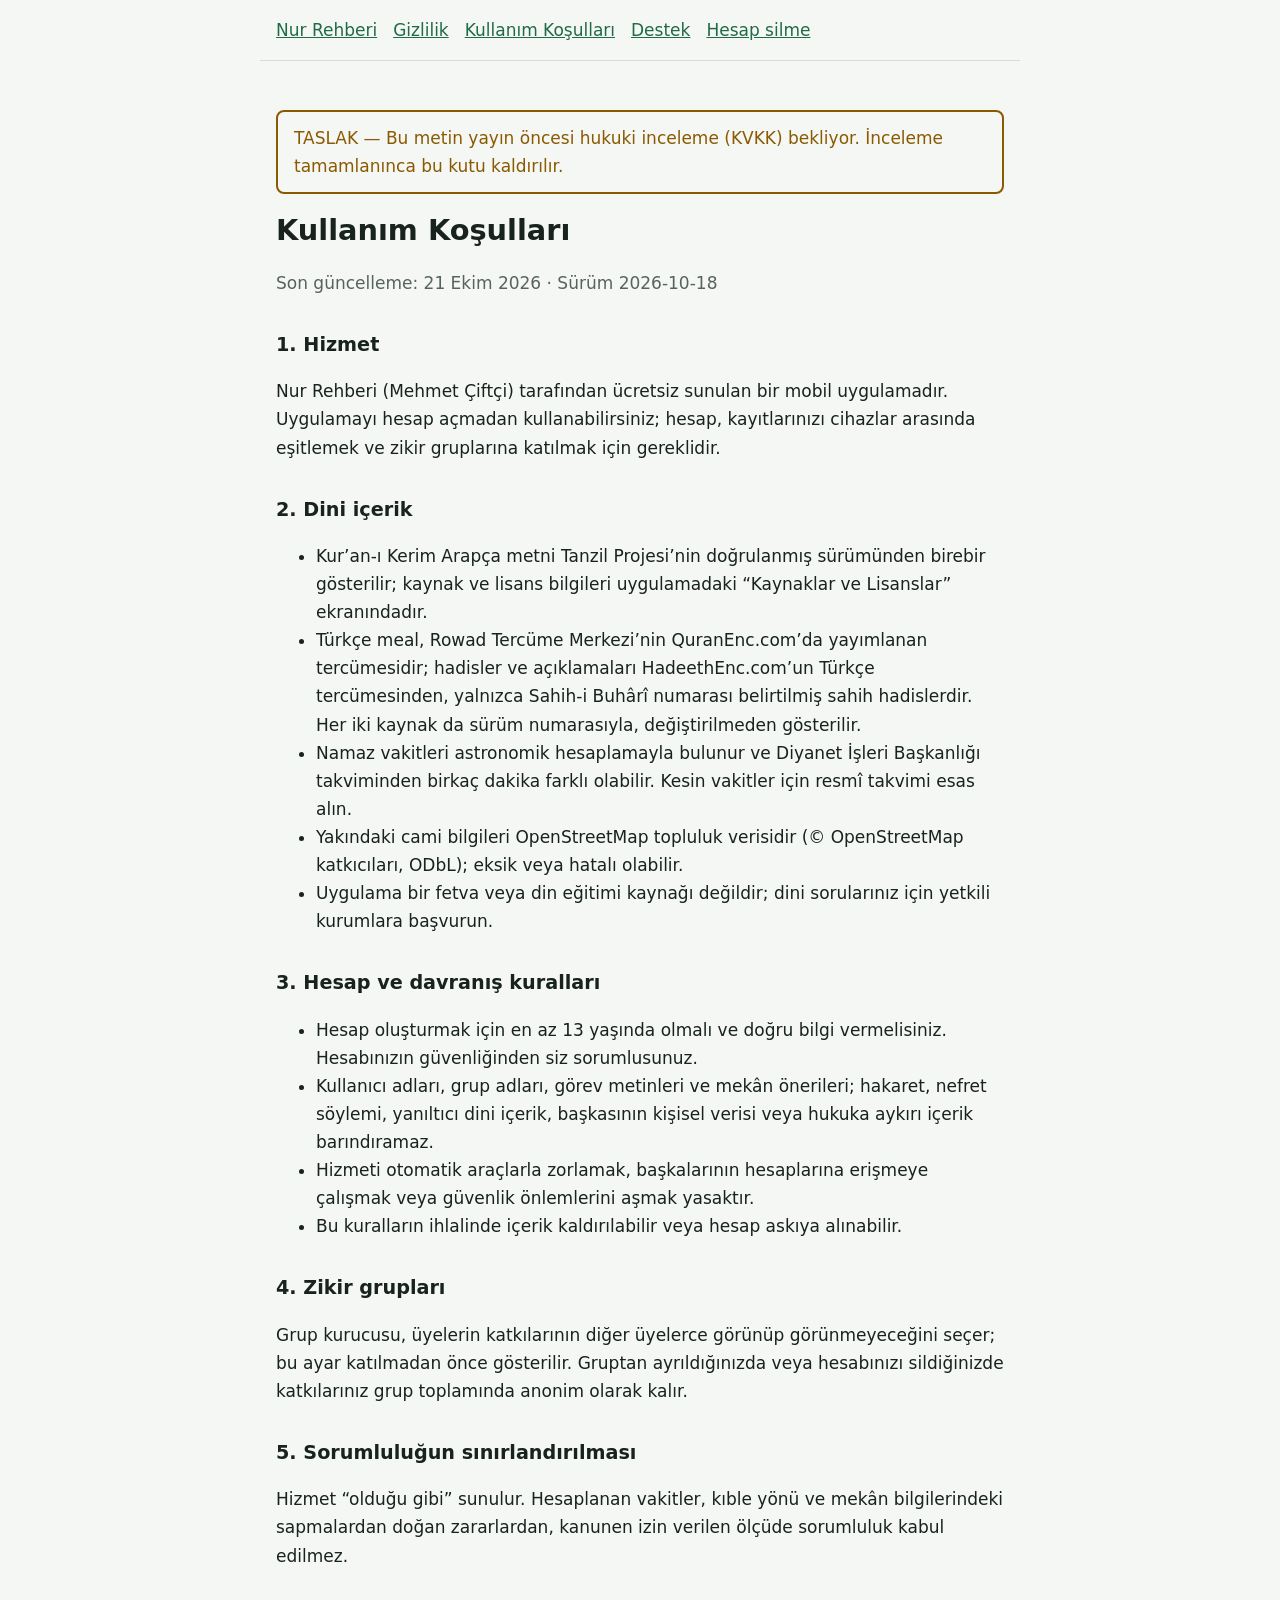
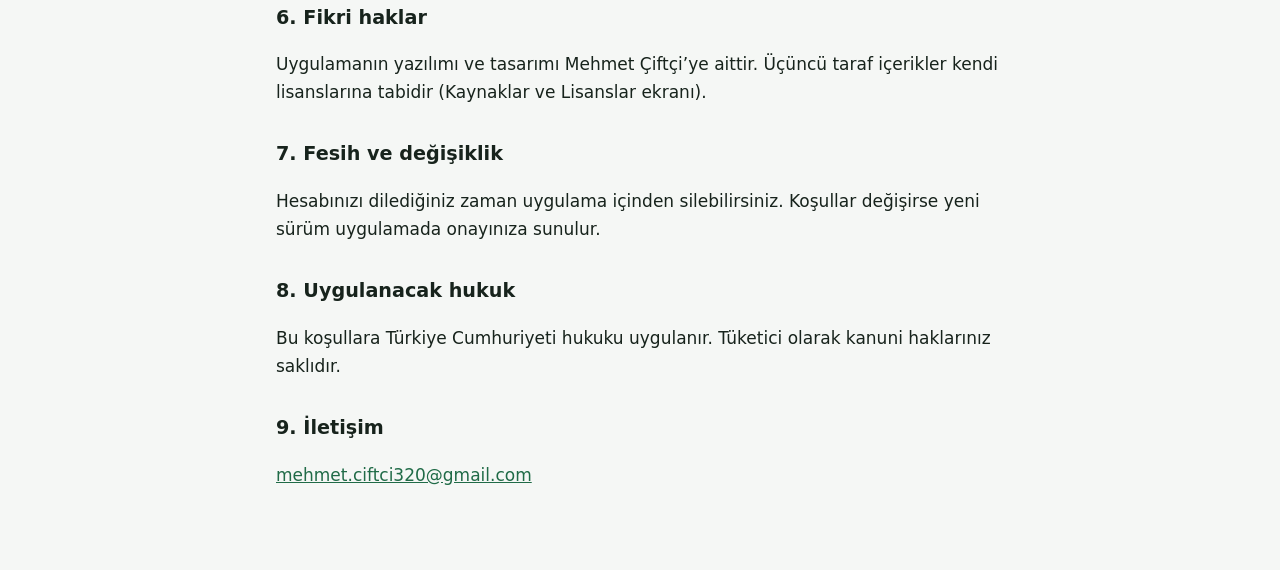
==== kosullar.html @ 2b9951fa "Siteyi güncelle (f1dfe31)" ====
<!doctype html>
<html lang="tr">
<head>
<meta charset="utf-8">
<meta name="viewport" content="width=device-width, initial-scale=1">
<title>Kullanım Koşulları — Nur Rehberi</title>
<link rel="stylesheet" href="style.css">
</head>
<body>
<header><nav aria-label="Site"><a href="index.html">Nur Rehberi</a><a href="gizlilik.html">Gizlilik</a><a href="kosullar.html">Kullanım Koşulları</a><a href="destek.html">Destek</a><a href="hesap-silme.html">Hesap silme</a></nav></header>
<main>
<p class="draft" data-draft>TASLAK — Bu metin yayın öncesi hukuki inceleme (KVKK) bekliyor. İnceleme tamamlanınca bu kutu kaldırılır.</p>
<h1>Kullanım Koşulları</h1>
<p class="muted">Son güncelleme: 21 Ekim 2026 · Sürüm 2026-10-18</p>

<h2>1. Hizmet</h2>
<p>Nur Rehberi (Mehmet Çiftçi) tarafından ücretsiz sunulan bir mobil uygulamadır. Uygulamayı hesap açmadan kullanabilirsiniz; hesap, kayıtlarınızı cihazlar arasında eşitlemek ve zikir gruplarına katılmak için gereklidir.</p>

<h2>2. Dini içerik</h2>
<ul>
  <li>Kur’an-ı Kerim Arapça metni Tanzil Projesi’nin doğrulanmış sürümünden birebir gösterilir; kaynak ve lisans bilgileri uygulamadaki “Kaynaklar ve Lisanslar” ekranındadır.</li>
  <li>Türkçe meal, Rowad Tercüme Merkezi’nin QuranEnc.com’da yayımlanan tercümesidir; hadisler ve açıklamaları HadeethEnc.com’un Türkçe tercümesinden, yalnızca Sahih-i Buhârî numarası belirtilmiş sahih hadislerdir. Her iki kaynak da sürüm numarasıyla, değiştirilmeden gösterilir.</li>
  <li>Namaz vakitleri astronomik hesaplamayla bulunur ve Diyanet İşleri Başkanlığı takviminden birkaç dakika farklı olabilir. Kesin vakitler için resmî takvimi esas alın.</li>
  <li>Yakındaki cami bilgileri OpenStreetMap topluluk verisidir (© OpenStreetMap katkıcıları, ODbL); eksik veya hatalı olabilir.</li>
  <li>Uygulama bir fetva veya din eğitimi kaynağı değildir; dini sorularınız için yetkili kurumlara başvurun.</li>
</ul>

<h2>3. Hesap ve davranış kuralları</h2>
<ul>
  <li>Hesap oluşturmak için en az 13 yaşında olmalı ve doğru bilgi vermelisiniz. Hesabınızın güvenliğinden siz sorumlusunuz.</li>
  <li>Kullanıcı adları, grup adları, görev metinleri ve mekân önerileri; hakaret, nefret söylemi, yanıltıcı dini içerik, başkasının kişisel verisi veya hukuka aykırı içerik barındıramaz.</li>
  <li>Hizmeti otomatik araçlarla zorlamak, başkalarının hesaplarına erişmeye çalışmak veya güvenlik önlemlerini aşmak yasaktır.</li>
  <li>Bu kuralların ihlalinde içerik kaldırılabilir veya hesap askıya alınabilir.</li>
</ul>

<h2>4. Zikir grupları</h2>
<p>Grup kurucusu, üyelerin katkılarının diğer üyelerce görünüp görünmeyeceğini seçer; bu ayar katılmadan önce gösterilir. Gruptan ayrıldığınızda veya hesabınızı sildiğinizde katkılarınız grup toplamında anonim olarak kalır.</p>

<h2>5. Sorumluluğun sınırlandırılması</h2>
<p>Hizmet “olduğu gibi” sunulur. Hesaplanan vakitler, kıble yönü ve mekân bilgilerindeki sapmalardan doğan zararlardan, kanunen izin verilen ölçüde sorumluluk kabul edilmez.</p>

<h2>6. Fikri haklar</h2>
<p>Uygulamanın yazılımı ve tasarımı Mehmet Çiftçi’ye aittir. Üçüncü taraf içerikler kendi lisanslarına tabidir (Kaynaklar ve Lisanslar ekranı).</p>

<h2>7. Fesih ve değişiklik</h2>
<p>Hesabınızı dilediğiniz zaman uygulama içinden silebilirsiniz. Koşullar değişirse yeni sürüm uygulamada onayınıza sunulur.</p>

<h2>8. Uygulanacak hukuk</h2>
<p>Bu koşullara Türkiye Cumhuriyeti hukuku uygulanır. Tüketici olarak kanuni haklarınız saklıdır.</p>

<h2>9. İletişim</h2>
<p><a href="mailto:mehmet.ciftci320@gmail.com">mehmet.ciftci320@gmail.com</a></p>
</main>
</body>
</html>
---- style.css ----
:root { --bg: #f5f7f5; --text: #17231c; --muted: #56645b; --primary: #206b47; --border: #d5ddd7; --warn: #8a5a00; color-scheme: light dark; }
@media (prefers-color-scheme: dark) { :root { --bg: #0f1612; --text: #e6ece8; --muted: #a3b0a8; --primary: #5fbf8b; --border: #2d3a32; --warn: #e8c172; } }
* { box-sizing: border-box; }
body { margin: 0; background: var(--bg); color: var(--text); font: 17px/1.65 system-ui, -apple-system, 'Segoe UI', sans-serif; }
main { max-width: 760px; margin: 0 auto; padding: 2rem 1rem 4rem; }
header nav { display: flex; gap: 1rem; flex-wrap: wrap; padding: 1rem; max-width: 760px; margin: 0 auto; border-bottom: 1px solid var(--border); }
a { color: var(--primary); }
h1 { font-size: 1.8rem; line-height: 1.25; }
h2 { font-size: 1.2rem; margin-top: 2rem; }
table { width: 100%; border-collapse: collapse; font-size: .95rem; }
th, td { text-align: left; border-bottom: 1px solid var(--border); padding: .5rem; vertical-align: top; }
.muted { color: var(--muted); }
.draft { border: 2px solid var(--warn); color: var(--warn); padding: .75rem 1rem; border-radius: 8px; }
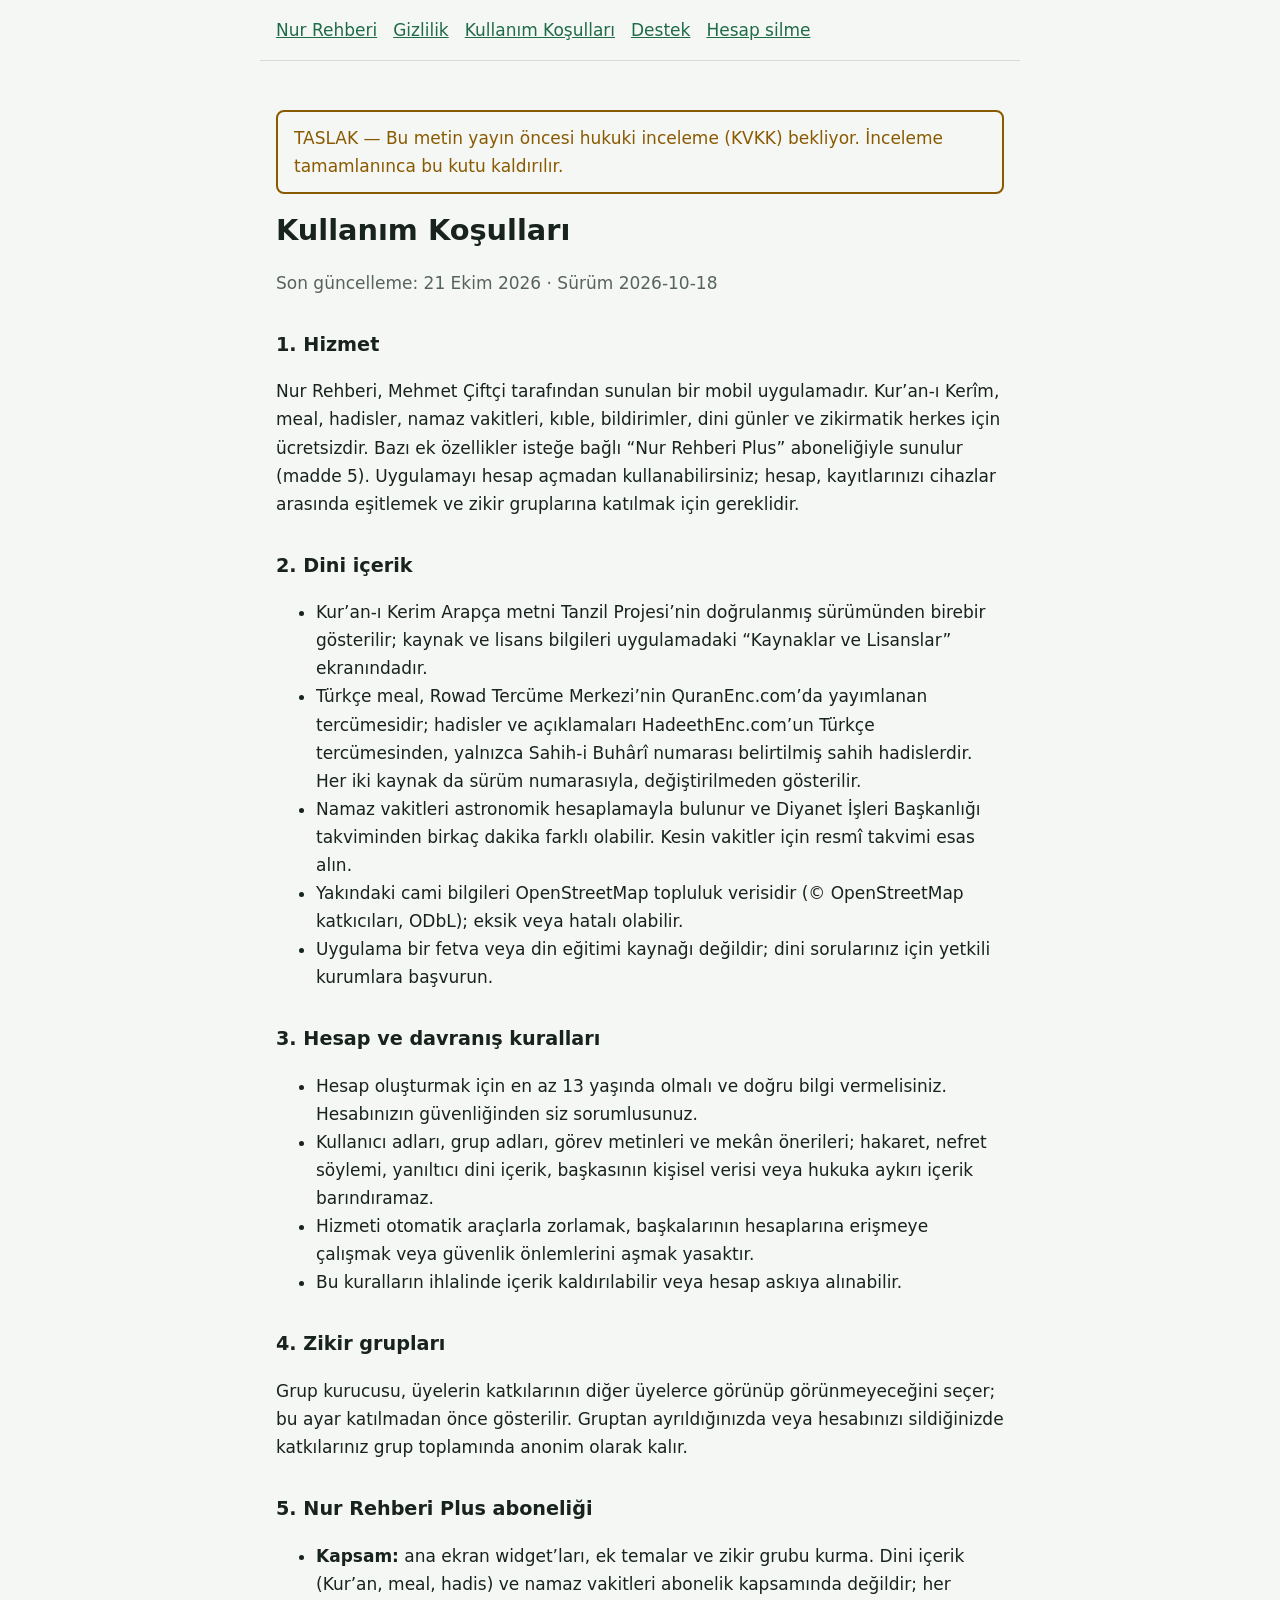
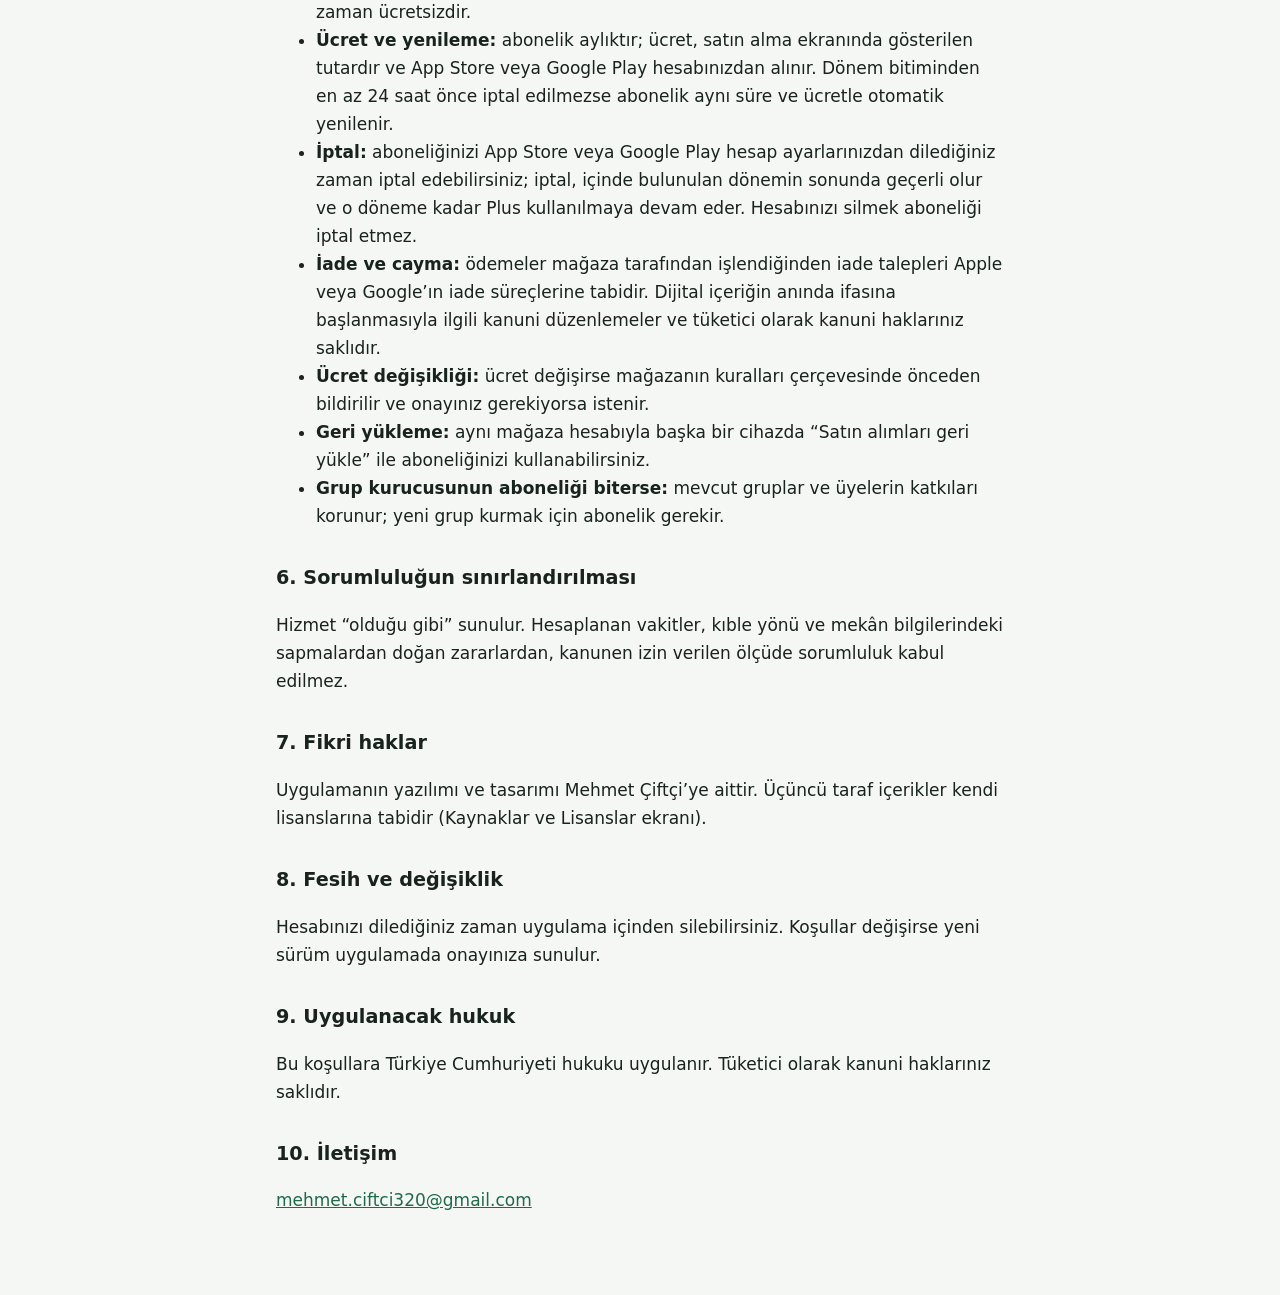
==== commit 130083d7: "Siteyi güncelle (21dccf2)" ====
--- a/kosullar.html
+++ b/kosullar.html
@@ -14,7 +14,7 @@
 <p class="muted">Son güncelleme: 21 Ekim 2026 · Sürüm 2026-10-18</p>
 
 <h2>1. Hizmet</h2>
-<p>Nur Rehberi (Mehmet Çiftçi) tarafından ücretsiz sunulan bir mobil uygulamadır. Uygulamayı hesap açmadan kullanabilirsiniz; hesap, kayıtlarınızı cihazlar arasında eşitlemek ve zikir gruplarına katılmak için gereklidir.</p>
+<p>Nur Rehberi, Mehmet Çiftçi tarafından sunulan bir mobil uygulamadır. Kur’an-ı Kerîm, meal, hadisler, namaz vakitleri, kıble, bildirimler, dini günler ve zikirmatik herkes için ücretsizdir. Bazı ek özellikler isteğe bağlı “Nur Rehberi Plus” aboneliğiyle sunulur (madde 5). Uygulamayı hesap açmadan kullanabilirsiniz; hesap, kayıtlarınızı cihazlar arasında eşitlemek ve zikir gruplarına katılmak için gereklidir.</p>
 
 <h2>2. Dini içerik</h2>
 <ul>
@@ -36,19 +36,30 @@
 <h2>4. Zikir grupları</h2>
 <p>Grup kurucusu, üyelerin katkılarının diğer üyelerce görünüp görünmeyeceğini seçer; bu ayar katılmadan önce gösterilir. Gruptan ayrıldığınızda veya hesabınızı sildiğinizde katkılarınız grup toplamında anonim olarak kalır.</p>
 
-<h2>5. Sorumluluğun sınırlandırılması</h2>
+<h2>5. Nur Rehberi Plus aboneliği</h2>
+<ul>
+  <li><strong>Kapsam:</strong> ana ekran widget’ları, ek temalar ve zikir grubu kurma. Dini içerik (Kur’an, meal, hadis) ve namaz vakitleri abonelik kapsamında değildir; her zaman ücretsizdir.</li>
+  <li><strong>Ücret ve yenileme:</strong> abonelik aylıktır; ücret, satın alma ekranında gösterilen tutardır ve App Store veya Google Play hesabınızdan alınır. Dönem bitiminden en az 24 saat önce iptal edilmezse abonelik aynı süre ve ücretle otomatik yenilenir.</li>
+  <li><strong>İptal:</strong> aboneliğinizi App Store veya Google Play hesap ayarlarınızdan dilediğiniz zaman iptal edebilirsiniz; iptal, içinde bulunulan dönemin sonunda geçerli olur ve o döneme kadar Plus kullanılmaya devam eder. Hesabınızı silmek aboneliği iptal etmez.</li>
+  <li><strong>İade ve cayma:</strong> ödemeler mağaza tarafından işlendiğinden iade talepleri Apple veya Google’ın iade süreçlerine tabidir. Dijital içeriğin anında ifasına başlanmasıyla ilgili kanuni düzenlemeler ve tüketici olarak kanuni haklarınız saklıdır.</li>
+  <li><strong>Ücret değişikliği:</strong> ücret değişirse mağazanın kuralları çerçevesinde önceden bildirilir ve onayınız gerekiyorsa istenir.</li>
+  <li><strong>Geri yükleme:</strong> aynı mağaza hesabıyla başka bir cihazda “Satın alımları geri yükle” ile aboneliğinizi kullanabilirsiniz.</li>
+  <li><strong>Grup kurucusunun aboneliği biterse:</strong> mevcut gruplar ve üyelerin katkıları korunur; yeni grup kurmak için abonelik gerekir.</li>
+</ul>
+
+<h2>6. Sorumluluğun sınırlandırılması</h2>
 <p>Hizmet “olduğu gibi” sunulur. Hesaplanan vakitler, kıble yönü ve mekân bilgilerindeki sapmalardan doğan zararlardan, kanunen izin verilen ölçüde sorumluluk kabul edilmez.</p>
 
-<h2>6. Fikri haklar</h2>
+<h2>7. Fikri haklar</h2>
 <p>Uygulamanın yazılımı ve tasarımı Mehmet Çiftçi’ye aittir. Üçüncü taraf içerikler kendi lisanslarına tabidir (Kaynaklar ve Lisanslar ekranı).</p>
 
-<h2>7. Fesih ve değişiklik</h2>
+<h2>8. Fesih ve değişiklik</h2>
 <p>Hesabınızı dilediğiniz zaman uygulama içinden silebilirsiniz. Koşullar değişirse yeni sürüm uygulamada onayınıza sunulur.</p>
 
-<h2>8. Uygulanacak hukuk</h2>
+<h2>9. Uygulanacak hukuk</h2>
 <p>Bu koşullara Türkiye Cumhuriyeti hukuku uygulanır. Tüketici olarak kanuni haklarınız saklıdır.</p>
 
-<h2>9. İletişim</h2>
+<h2>10. İletişim</h2>
 <p><a href="mailto:mehmet.ciftci320@gmail.com">mehmet.ciftci320@gmail.com</a></p>
 </main>
 </body>
